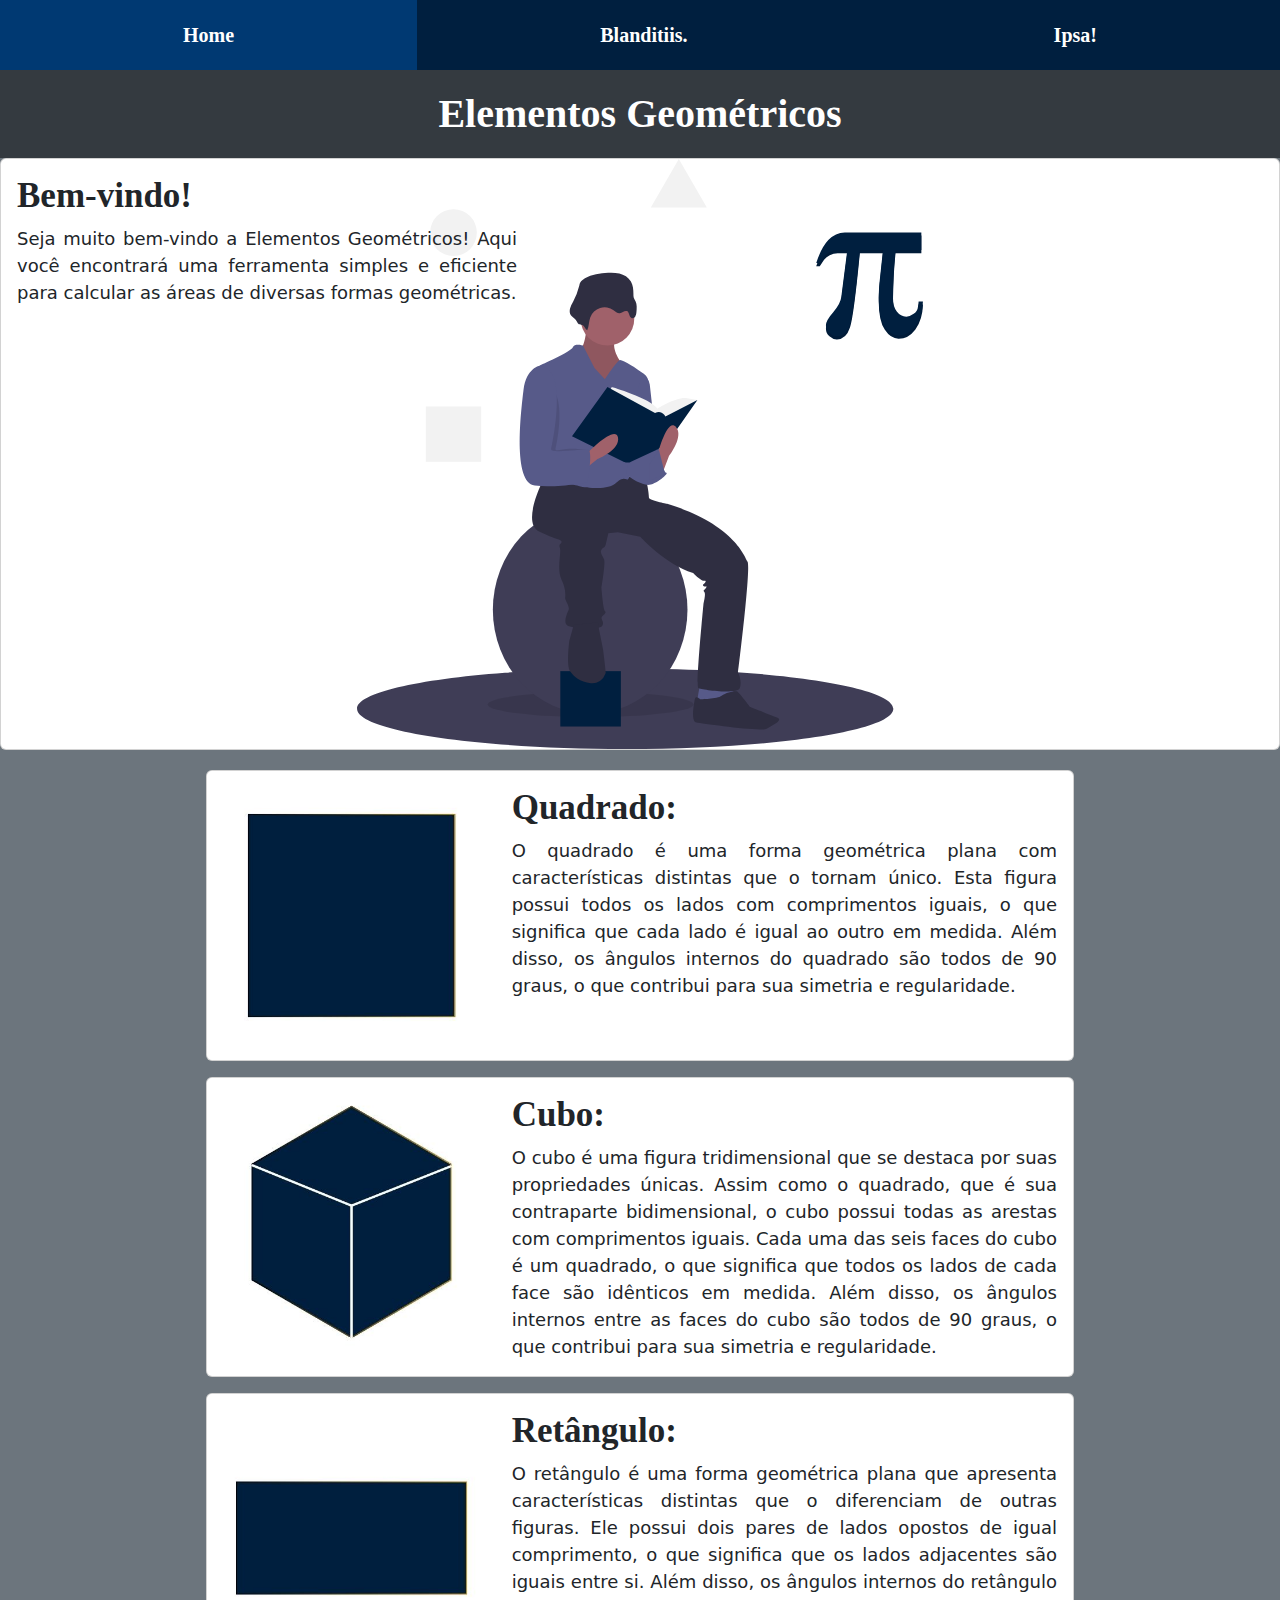
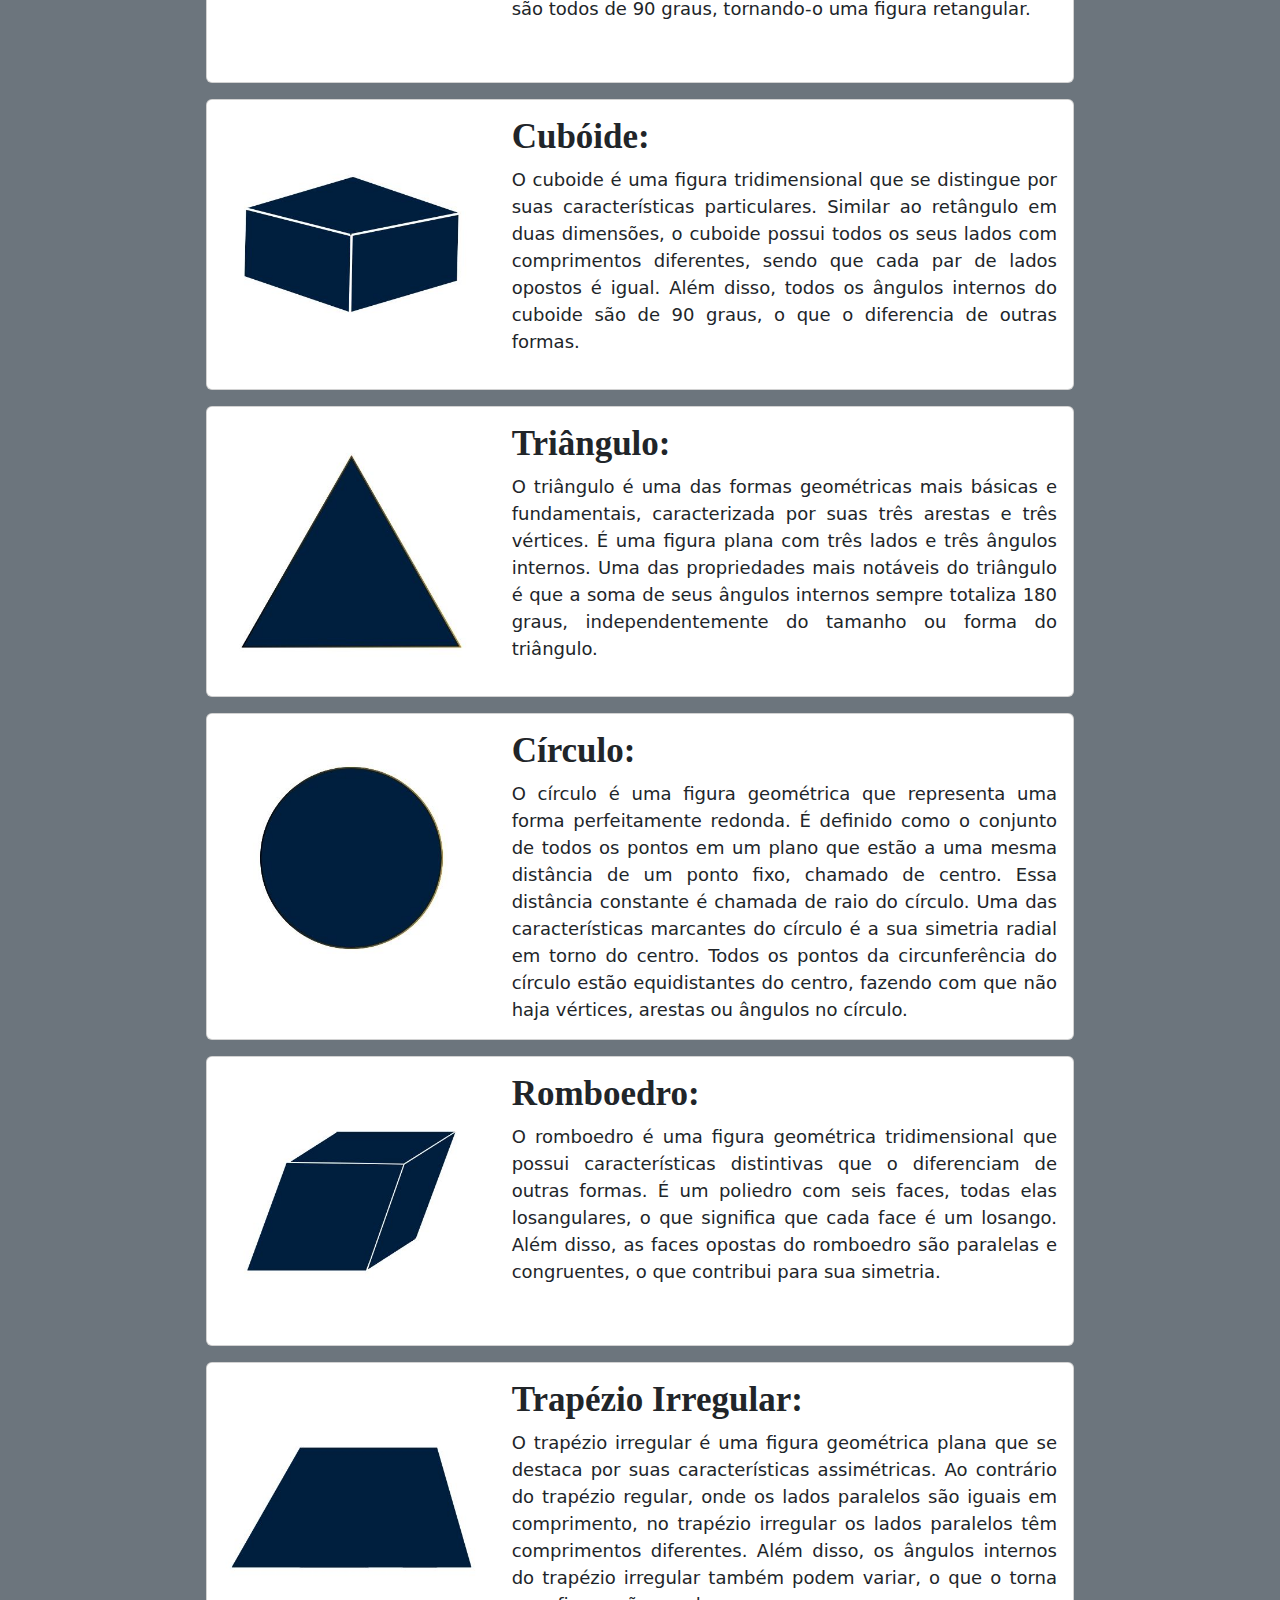
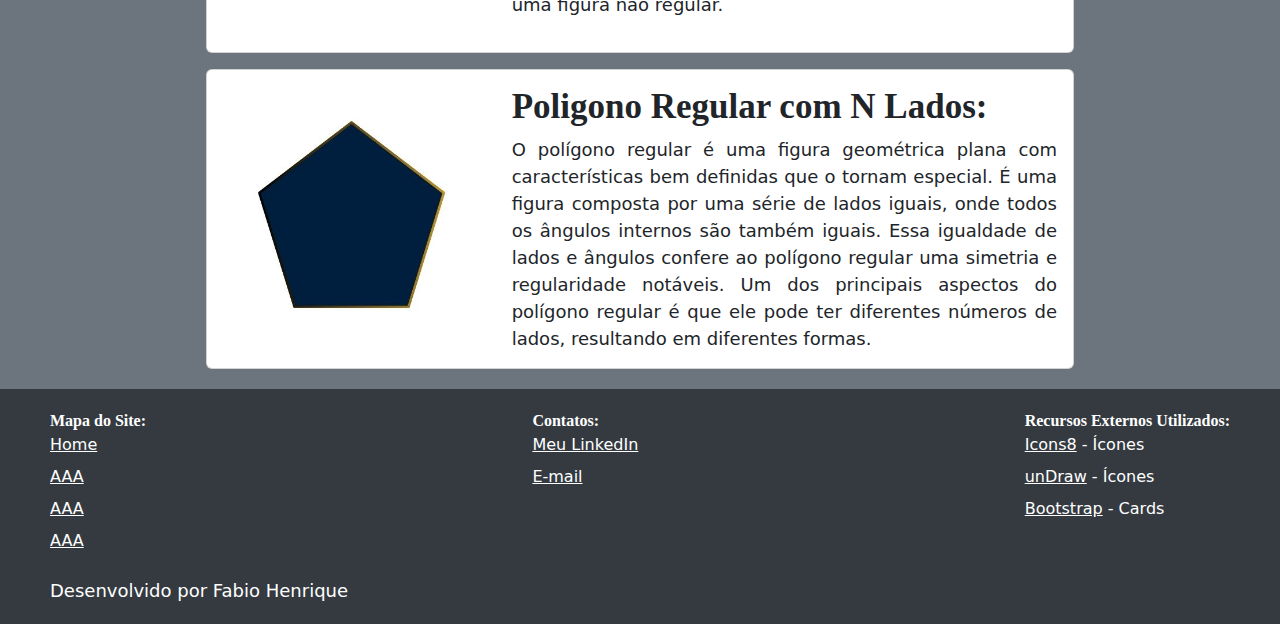
==== index.html @ f024db67 "Commit 1" ====
<!DOCTYPE html>
<html lang="pt-BR">

<head>
  <!--Meta Tags relacionadas ao SEO-->
  <meta charset="UTF-8">
  <meta name="viewport" content="width=device-width, initial-scale=1.0">
  <meta name="description"
    content="Uma ferramenta online para cálculos rápidos de áreas geométricas! Calcule a área do círculos, triângulos e etc de forma simples e intuitiva.">
  <meta name="keywords"
    content="Calculadora de Áreas, Geometria Plana, Geometria Espacial, Calculadora, Área do Círculo, Área do Triângulo, Área do Retângulo, Área do Quadrado, Fórmulas de Área, Matemática, Ferramenta de Cálculo, Fórmulas Matemáticas de Geometria">
  <meta name="author" content="Fabio Henrique">
  <meta name="revised" content="Saturday, April 6th, 2024, 5:15 am">
  <meta name="language" content="Portuguese">

  <link href="https://cdn.jsdelivr.net/npm/bootstrap@5.3.3/dist/css/bootstrap.min.css" rel="stylesheet">
  <link rel="stylesheet" href="estilos/index.css">
  <link rel="shortcut icon" href="imagens/icone.png" type="image/x-icon">
  <title>Elementos Geométricos</title>
</head>

<body> <!--Arrumar o nav, header e footer das outras páginas-->
  <nav>
    <ul>
      <a href="#">
        <li>Home</li>
      </a>
      <a href="#">
        <li>Blanditiis.</li> <!--Arrumar Isso--->
      </a>
      <a href="#">
        <li>Ipsa!</li> <!--Arrumar Isso--->
      </a>
    </ul>
  </nav>

  <header>
    <h1>Elementos Geométricos</h1>
  </header>

  <main>
    <div class="card text-bg" title="Seja Bem-Vindo!">
      <img src="imagens/fundo.svg" class="card-img" alt="Imagem de fundo: Homem sentado e lendo algo">
      <div class="card-img-overlay">
        <h2 class="card-title">Bem-vindo!</h2>
        <p class="card-text" style="max-width: 500px;">Seja muito bem-vindo a Elementos Geométricos! Aqui você encontrará uma ferramenta simples e eficiente para calcular as áreas de diversas formas geométricas.</p>
      </div>
    </div>

    <div class="sessoes">
      <section class="formas"> <!--Quadrado-->
        <a href="quadrado.html">
          <div class="card mb-3">
            <div class="row g-0">
              <div class="col-md-4">
                <img src="imagens/quadrado.jpg" class="img-fluid rounded-start" alt="Forma Geométrica: Quadrado" title=" Quadrado">
              </div>
              <div class="col-md-8">
                <div class="card-body">
                  <h2 class="card-title">Quadrado:</h2>
                  <p class="card-text">O quadrado é uma forma geométrica plana com características distintas que o tornam único. Esta figura possui todos os lados com comprimentos iguais, o que significa que cada lado é igual ao outro em medida. Além disso, os ângulos internos do quadrado são todos de 90 graus, o que contribui para sua simetria e regularidade.</p>
                </div>
              </div>
            </div>
          </div>
        </a>
      </section>

      <section class="formas"> <!--Cubo-->
        <a href="cubo.html">
          <div class="card mb-3">
            <div class="row g-0">
              <div class="col-md-4">
                <img src="imagens/cubo.jpg" class="img-fluid rounded-start" alt="Forma Geométrica: Cubo" title=" Cubo">
              </div>
              <div class="col-md-8">
                <div class="card-body">
                  <h2 class="card-title">Cubo:</h2>
                  <p class="card-text">O cubo é uma figura tridimensional que se destaca por suas propriedades únicas. Assim como o quadrado, que é sua contraparte bidimensional, o cubo possui todas as arestas com comprimentos iguais. Cada uma das seis faces do cubo é um quadrado, o que significa que todos os lados de cada face são idênticos em medida. Além disso, os ângulos internos entre as faces do cubo são todos de 90 graus, o que contribui para sua simetria e regularidade.</p>
                </div>
              </div>
            </div>
          </div>
        </a>
      </section>

      <section class="formas"> <!--Retangulo-->
        <a href="retangulo.html">
          <div class="card mb-3">
            <div class="row g-0">
              <div class="col-md-4">
                <img src="imagens/retangulo.jpg" class="img-fluid rounded-start" alt="Forma Geométrica: Retângulo" title=" Retângulo">
              </div>
              <div class="col-md-8">
                <div class="card-body">
                  <h2 class="card-title">Retângulo:</h2>
                  <p class="card-text">O retângulo é uma forma geométrica plana que apresenta características distintas que o diferenciam de outras figuras. Ele possui dois pares de lados opostos de igual comprimento, o que significa que os lados adjacentes são iguais entre si. Além disso, os ângulos internos do retângulo são todos de 90 graus, tornando-o uma figura retangular.</p>
                </div>
              </div>
            </div>
          </div>
        </a>
      </section>

      <section class="formas"> <!--Cuboide-->
        <a href="cuboide.html">
          <div class="card mb-3">
            <div class="row g-0">
              <div class="col-md-4">
                <img src="imagens/cuboide.jpg" class="img-fluid rounded-start" alt="Forma Geométrica: Cubóide" title=" Cubóide">
              </div>
              <div class="col-md-8">
                <div class="card-body">
                  <h2 class="card-title">Cubóide:</h2>
                  <p class="card-text">O cuboide é uma figura tridimensional que se distingue por suas características particulares. Similar ao retângulo em duas dimensões, o cuboide possui todos os seus lados com comprimentos diferentes, sendo que cada par de lados opostos é igual. Além disso, todos os ângulos internos do cuboide são de 90 graus, o que o diferencia de outras formas.</p>
                </div>
              </div>
            </div>
          </div>
        </a>
      </section>

      <section class="formas"> <!--Triangulo-->
        <a href="triangulo.html">
          <div class="card mb-3">
            <div class="row g-0">
              <div class="col-md-4">
                <img src="imagens/triangulo.jpg" class="img-fluid rounded-start" alt="Forma Geométrica: Triângulo" title=" Triângulo">
              </div>
              <div class="col-md-8">
                <div class="card-body">
                  <h2 class="card-title">Triângulo:</h2>
                  <p class="card-text">O triângulo é uma das formas geométricas mais básicas e fundamentais, caracterizada por suas três arestas e três vértices. É uma figura plana com três lados e três ângulos internos. Uma das propriedades mais notáveis do triângulo é que a soma de seus ângulos internos sempre totaliza 180 graus, independentemente do tamanho ou forma do triângulo.</p>
                </div>
              </div>
            </div>
          </div>
        </a>
      </section>

      <section class="formas"> <!--Circulo-->
        <a href="circulo.html">
          <div class="card mb-3">
            <div class="row g-0">
              <div class="col-md-4">
                <img src="imagens/circulo.jpg" class="img-fluid rounded-start" alt="Forma Geométrica: Círculo" title=" Círculo">
              </div>
              <div class="col-md-8">
                <div class="card-body">
                  <h2 class="card-title">Círculo:</h2>
                  <p class="card-text">O círculo é uma figura geométrica que representa uma forma perfeitamente redonda. É definido como o conjunto de todos os pontos em um plano que estão a uma mesma distância de um ponto fixo, chamado de centro. Essa distância constante é chamada de raio do círculo. Uma das características marcantes do círculo é a sua simetria radial em torno do centro. Todos os pontos da circunferência do círculo estão equidistantes do centro, fazendo com que não haja vértices, arestas ou ângulos no círculo.</p>
                </div>
              </div>
            </div>
          </div>
        </a>
      </section>

      <section class="formas"> <!--romboedro-->
        <a href="romboedro.html">
          <div class="card mb-3">
            <div class="row g-0">
              <div class="col-md-4">
                <img src="imagens/romboedro.jpg" class="img-fluid rounded-start" alt="Forma Geométrica: Romboedro" title=" Romboedro">
              </div>
              <div class="col-md-8">
                <div class="card-body">
                  <h2 class="card-title">Romboedro:</h2>
                  <p class="card-text">O romboedro é uma figura geométrica tridimensional que possui características distintivas que o diferenciam de outras formas. É um poliedro com seis faces, todas elas losangulares, o que significa que cada face é um losango. Além disso, as faces opostas do romboedro são paralelas e congruentes, o que contribui para sua simetria.</p>
                </div>
              </div>
            </div>
          </div>
        </a>
      </section>

      <section class="formas"> <!--trapezio-->
        <a href="trapezio.html">
          <div class="card mb-3">
            <div class="row g-0">
              <div class="col-md-4">
                <img src="imagens/trapezio.jpg" class="img-fluid rounded-start" alt="Forma Geométrica: Trapézio Irregular" title=" Trapézio Irregular">
              </div>
              <div class="col-md-8">
                <div class="card-body">
                  <h2 class="card-title">Trapézio Irregular:</h2>
                  <p class="card-text">O trapézio irregular é uma figura geométrica plana que se destaca por suas características assimétricas. Ao contrário do trapézio regular, onde os lados paralelos são iguais em comprimento, no trapézio irregular os lados paralelos têm comprimentos diferentes. Além disso, os ângulos internos do trapézio irregular também podem variar, o que o torna uma figura não regular.</p>
                </div>
              </div>
            </div>
          </div>
        </a>
      </section>

      <section class="formas"> <!--poligono-->
        <a href="poligono.html">
          <div class="card mb-3">
            <div class="row g-0">
              <div class="col-md-4">
                <img src="imagens/poligono.jpg" class="img-fluid rounded-start" alt="Forma Geométrica: Poligono Regular com N Lados" title="Pentágono">
              </div>
              <div class="col-md-8">
                <div class="card-body">
                  <h2 class="card-title">Poligono Regular com N Lados:</h2>
                  <p class="card-text">O polígono regular é uma figura geométrica plana com características bem definidas que o tornam especial. É uma figura composta por uma série de lados iguais, onde todos os ângulos internos são também iguais. Essa igualdade de lados e ângulos confere ao polígono regular uma simetria e regularidade notáveis. Um dos principais aspectos do polígono regular é que ele pode ter diferentes números de lados, resultando em diferentes formas.</p>
                </div>
              </div>
            </div>
          </div>
        </a>
      </section>
    </div>
  </main>

  <footer> <!--Rodape com mapa do site, contatos, agradecimentos e etc-->
    <div class="linksFooter">
      <dl>
        <dt><strong>Mapa do Site:</strong></dt>
        <dd><a href="#">Home</a></dd>
        <dd><a href="#">AAA</a></dd>
        <dd><a href="#">AAA</a></dd>
        <dd><a href="#">AAA</a></dd>
      </dl>
      <dl>
        <dt><strong>Contatos:</strong></dt>
        <dd><a href="https://www.linkedin.com/in/fabio-henrique-s-87a11619a/?originalSubdomain=br" target="_blank">Meu LinkedIn</a></dd>
        <dd><a href="mailTo: fabiosilva5210@gmail.com" target="_blank">E-mail</a></dd>
      </dl>
      <dl>
        <dt><strong>Recursos Externos Utilizados:</strong></dt>
        <dd><a href="https://icons8.com.br/icons"> Icons8</a> - Ícones</dd>
        <dd><a href="https://undraw.co/">unDraw</a> - Ícones</dd>
        <dd><a href="https://getbootstrap.com/">Bootstrap</a> - Cards</dd>
      </dl>
    </div>

    <p>Desenvolvido por Fabio Henrique</p>
  </footer>
</body>
</html>
---- estilos/index.css ----
@charset "UTF-8";

*{
    margin: 0;
    padding: 0;
}

:root{
    --azulmarinho: #001F3F;
    --cinzaescuro: #343A40;
    --cinzaclaro: #6C757D;
}

body{
    margin-top: 70px;
    background-color: var(--cinzaclaro);
}

nav{
    position: fixed;
    top: 0;
    z-index: 1000;
    width: 100%;
    background-color:var(--azulmarinho);
    font-family: Georgia, 'Times New Roman', Times, serif;
}nav ul{
    display: flex;
    margin: 0;
    padding-left: 0;
}nav ul a{
    flex-grow: 1;
    padding: 20px;
    text-align: center;
    list-style-type: none;
    text-decoration: none;
    font-size: 20px;
    font-weight: bold;
    color: white;
}nav ul :hover{
    transition: background-color 0.3s;
    background-color: #003972;
}

header h1 {
    background-color: var(--cinzaescuro);
    margin-bottom: 0;
    padding: 20px;
    text-align: center;
    font-size: 40px;
    font-family: Georgia, 'Times New Roman', Times, serif;
    font-weight: bolder;
    color: white;
}

main div img{
    width: 100%;
    height: 590px;
}.sessoes{
    margin: 20px;
}main div a, main div h2{
    max-width: 500px;
    text-decoration: none;
}.formas{
    max-width: 70%;
    margin: auto;
}.formas :hover{
    background-color: rgb(219, 219, 219);
    transition: 1.5s;
}

h2{
    font-family: Georgia, 'Times New Roman', Times, serif;
    font-size: 35px;
    font-weight: bold;
}p{
    margin-bottom: 0;
    text-align: justify;
    font-size: 18px;
}

footer{
    background-color: var(--cinzaescuro);
    color: white;
    padding: 20px 50px;
}.linksFooter{
    display: flex;
    justify-content: space-between;
}footer dt{
    font-family: Georgia, 'Times New Roman', Times, serif
}footer a{
    color: white;
}
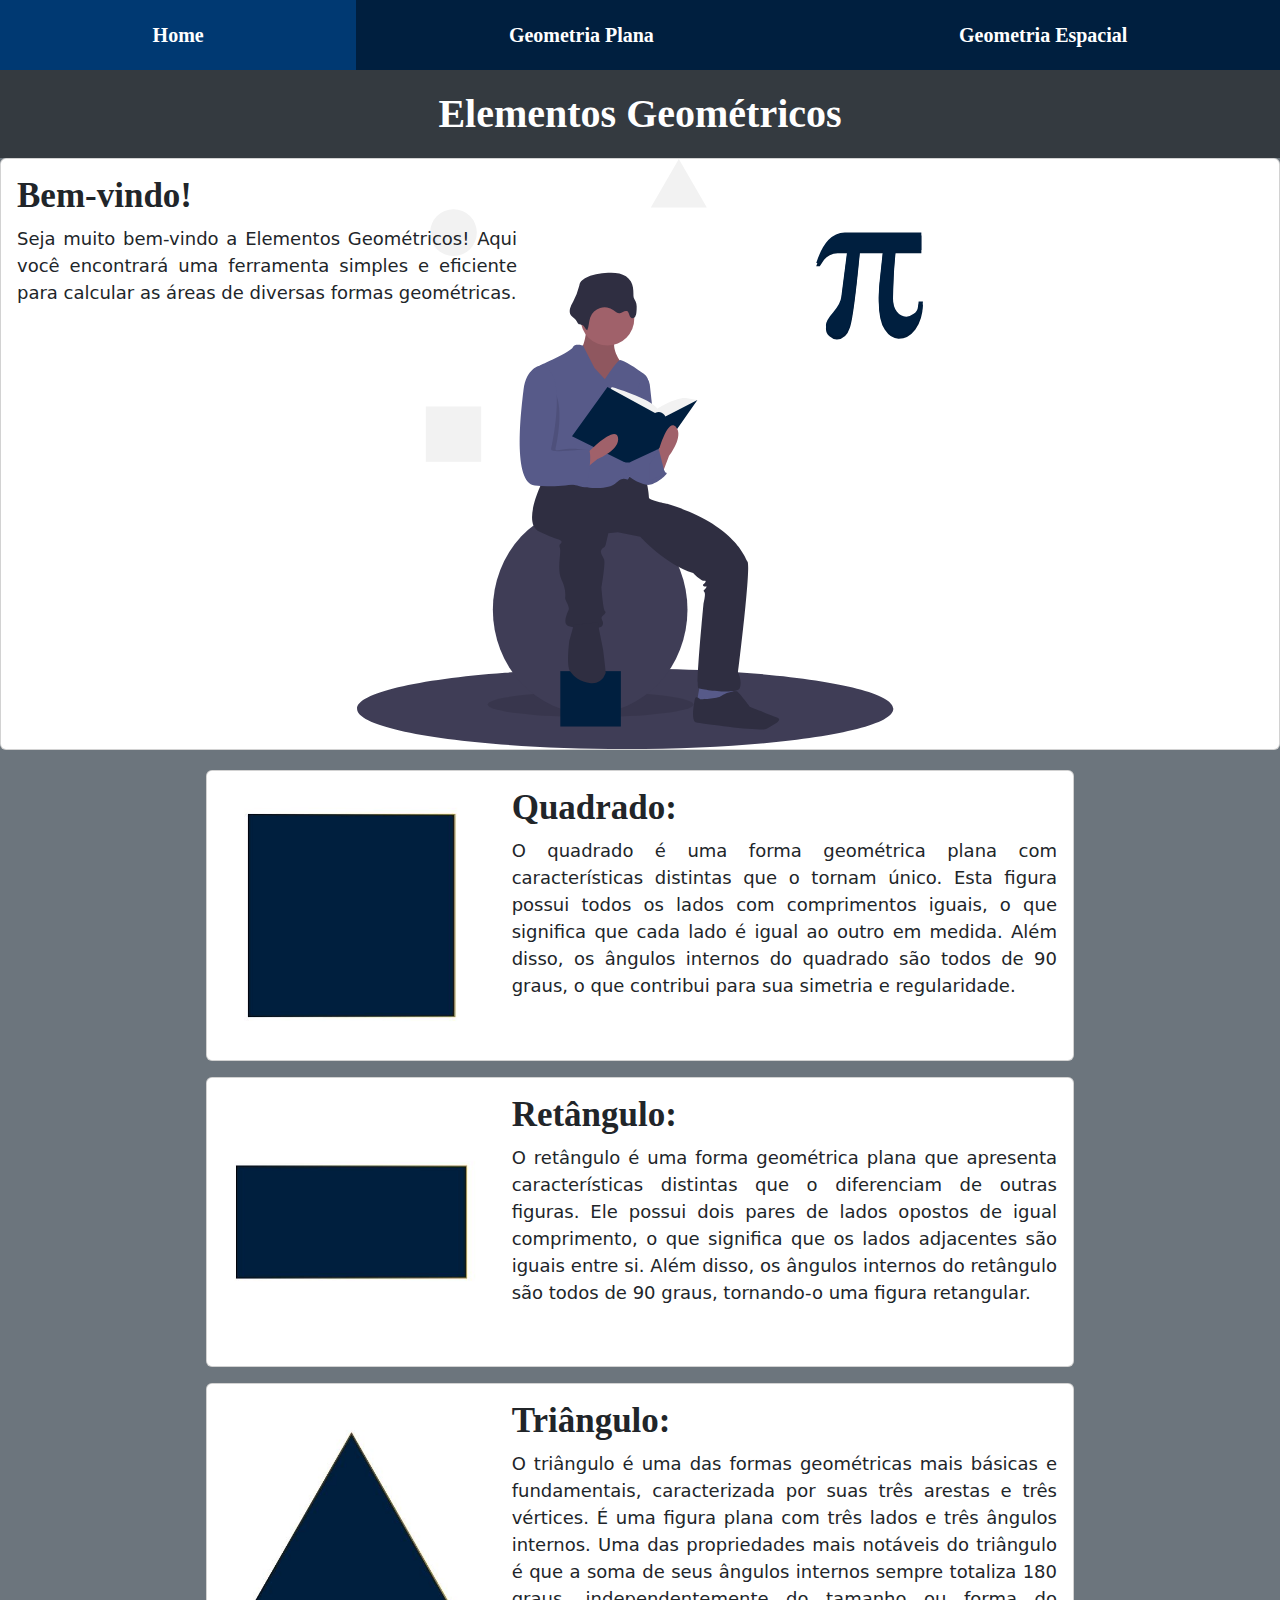
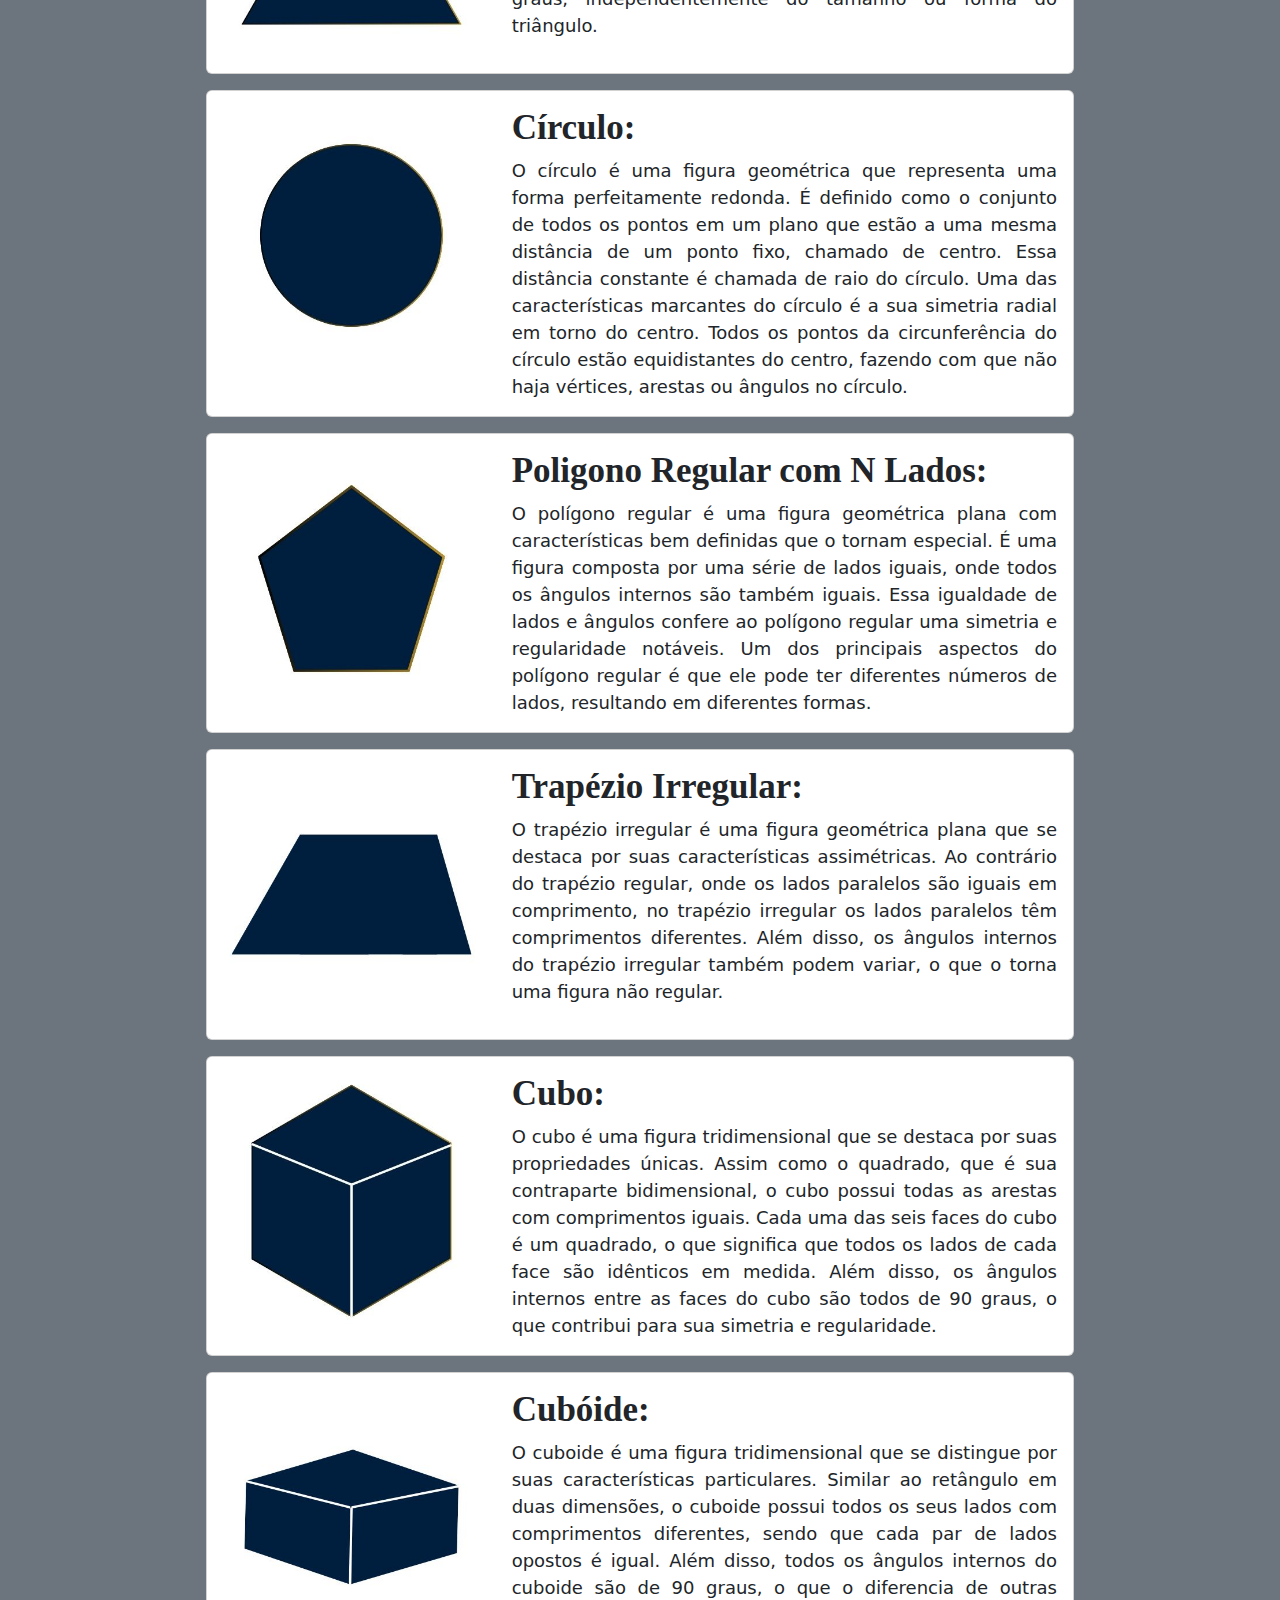
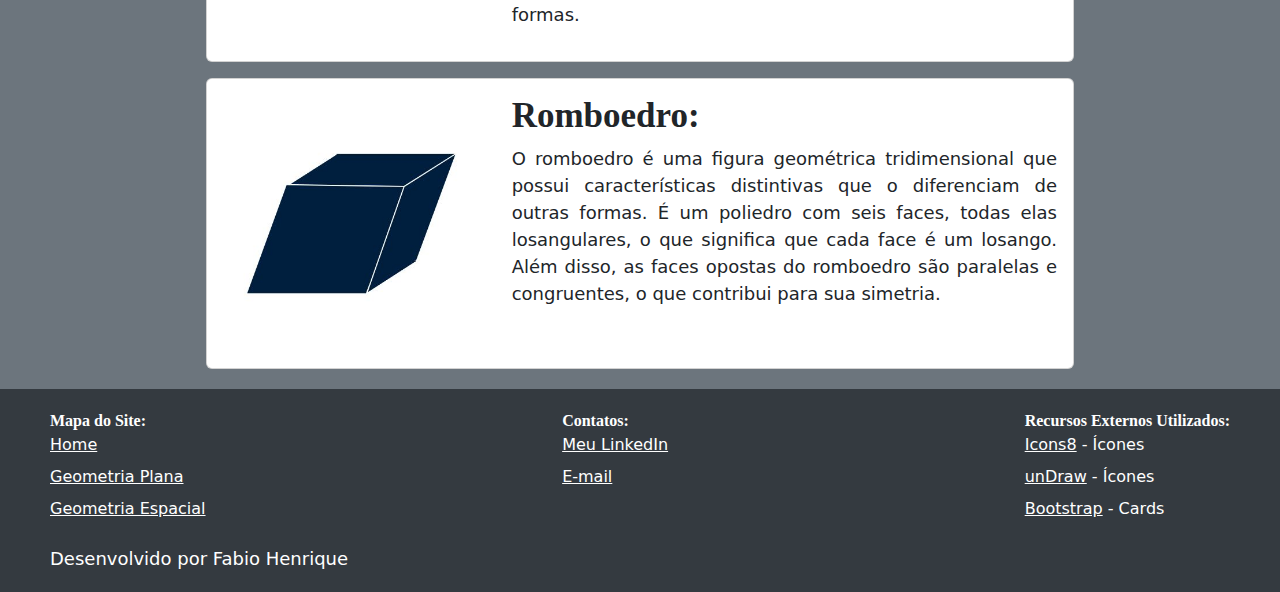
==== commit 10237910: "html css (quase) finalizado" ====
--- a/index.html
+++ b/index.html
@@ -25,11 +25,11 @@
       <a href="#">
         <li>Home</li>
       </a>
-      <a href="#">
-        <li>Blanditiis.</li> <!--Arrumar Isso--->
+      <a href="#geometriaPlana">
+        <li>Geometria Plana</li>
       </a>
-      <a href="#">
-        <li>Ipsa!</li> <!--Arrumar Isso--->
+      <a href="#geometriaEspacial">
+        <li>Geometria Espacial</li>
       </a>
     </ul>
   </nav>
@@ -47,7 +47,7 @@
       </div>
     </div>
 
-    <div class="sessoes">
+    <div class="sessoes" id="geometriaPlana">
       <section class="formas"> <!--Quadrado-->
         <a href="quadrado.html">
           <div class="card mb-3">
@@ -66,7 +66,97 @@
         </a>
       </section>
 
-      <section class="formas"> <!--Cubo-->
+      <section class="formas"> <!--Retangulo-->
+        <a href="retangulo.html">
+          <div class="card mb-3">
+            <div class="row g-0">
+              <div class="col-md-4">
+                <img src="imagens/retangulo.jpg" class="img-fluid rounded-start" alt="Forma Geométrica: Retângulo" title=" Retângulo">
+              </div>
+              <div class="col-md-8">
+                <div class="card-body">
+                  <h2 class="card-title">Retângulo:</h2>
+                  <p class="card-text">O retângulo é uma forma geométrica plana que apresenta características distintas que o diferenciam de outras figuras. Ele possui dois pares de lados opostos de igual comprimento, o que significa que os lados adjacentes são iguais entre si. Além disso, os ângulos internos do retângulo são todos de 90 graus, tornando-o uma figura retangular.</p>
+                </div>
+              </div>
+            </div>
+          </div>
+        </a>
+      </section>
+
+      <section class="formas"> <!--Triangulo-->
+        <a href="triangulo.html">
+          <div class="card mb-3">
+            <div class="row g-0">
+              <div class="col-md-4">
+                <img src="imagens/triangulo.jpg" class="img-fluid rounded-start" alt="Forma Geométrica: Triângulo" title=" Triângulo">
+              </div>
+              <div class="col-md-8">
+                <div class="card-body">
+                  <h2 class="card-title">Triângulo:</h2>
+                  <p class="card-text">O triângulo é uma das formas geométricas mais básicas e fundamentais, caracterizada por suas três arestas e três vértices. É uma figura plana com três lados e três ângulos internos. Uma das propriedades mais notáveis do triângulo é que a soma de seus ângulos internos sempre totaliza 180 graus, independentemente do tamanho ou forma do triângulo.</p>
+                </div>
+              </div>
+            </div>
+          </div>
+        </a>
+      </section>
+
+      <section class="formas"> <!--Circulo-->
+        <a href="circulo.html">
+          <div class="card mb-3">
+            <div class="row g-0">
+              <div class="col-md-4">
+                <img src="imagens/circulo.jpg" class="img-fluid rounded-start" alt="Forma Geométrica: Círculo" title=" Círculo">
+              </div>
+              <div class="col-md-8">
+                <div class="card-body">
+                  <h2 class="card-title">Círculo:</h2>
+                  <p class="card-text">O círculo é uma figura geométrica que representa uma forma perfeitamente redonda. É definido como o conjunto de todos os pontos em um plano que estão a uma mesma distância de um ponto fixo, chamado de centro. Essa distância constante é chamada de raio do círculo. Uma das características marcantes do círculo é a sua simetria radial em torno do centro. Todos os pontos da circunferência do círculo estão equidistantes do centro, fazendo com que não haja vértices, arestas ou ângulos no círculo.</p>
+                </div>
+              </div>
+            </div>
+          </div>
+        </a>
+      </section>
+
+      <section class="formas"> <!--poligono-->
+        <a href="poligono.html">
+          <div class="card mb-3">
+            <div class="row g-0">
+              <div class="col-md-4">
+                <img src="imagens/poligono.jpg" class="img-fluid rounded-start" alt="Forma Geométrica: Poligono Regular com N Lados" title="Pentágono">
+              </div>
+              <div class="col-md-8">
+                <div class="card-body">
+                  <h2 class="card-title">Poligono Regular com N Lados:</h2>
+                  <p class="card-text">O polígono regular é uma figura geométrica plana com características bem definidas que o tornam especial. É uma figura composta por uma série de lados iguais, onde todos os ângulos internos são também iguais. Essa igualdade de lados e ângulos confere ao polígono regular uma simetria e regularidade notáveis. Um dos principais aspectos do polígono regular é que ele pode ter diferentes números de lados, resultando em diferentes formas.</p>
+                </div>
+              </div>
+            </div>
+          </div>
+        </a>
+      </section>
+      
+      <section class="formas"> <!--trapezio-->
+        <a href="trapezio.html">
+          <div class="card mb-3">
+            <div class="row g-0">
+              <div class="col-md-4">
+                <img src="imagens/trapezio.jpg" class="img-fluid rounded-start" alt="Forma Geométrica: Trapézio Irregular" title=" Trapézio Irregular">
+              </div>
+              <div class="col-md-8">
+                <div class="card-body">
+                  <h2 class="card-title">Trapézio Irregular:</h2>
+                  <p class="card-text">O trapézio irregular é uma figura geométrica plana que se destaca por suas características assimétricas. Ao contrário do trapézio regular, onde os lados paralelos são iguais em comprimento, no trapézio irregular os lados paralelos têm comprimentos diferentes. Além disso, os ângulos internos do trapézio irregular também podem variar, o que o torna uma figura não regular.</p>
+                </div>
+              </div>
+            </div>
+          </div>
+        </a>
+      </section>
+
+      <section class="formas" id="geometriaEspacial"> <!--Cubo-->
         <a href="cubo.html">
           <div class="card mb-3">
             <div class="row g-0">
@@ -84,23 +174,6 @@
         </a>
       </section>
 
-      <section class="formas"> <!--Retangulo-->
-        <a href="retangulo.html">
-          <div class="card mb-3">
-            <div class="row g-0">
-              <div class="col-md-4">
-                <img src="imagens/retangulo.jpg" class="img-fluid rounded-start" alt="Forma Geométrica: Retângulo" title=" Retângulo">
-              </div>
-              <div class="col-md-8">
-                <div class="card-body">
-                  <h2 class="card-title">Retângulo:</h2>
-                  <p class="card-text">O retângulo é uma forma geométrica plana que apresenta características distintas que o diferenciam de outras figuras. Ele possui dois pares de lados opostos de igual comprimento, o que significa que os lados adjacentes são iguais entre si. Além disso, os ângulos internos do retângulo são todos de 90 graus, tornando-o uma figura retangular.</p>
-                </div>
-              </div>
-            </div>
-          </div>
-        </a>
-      </section>
 
       <section class="formas"> <!--Cuboide-->
         <a href="cuboide.html">
@@ -120,41 +193,7 @@
         </a>
       </section>
 
-      <section class="formas"> <!--Triangulo-->
-        <a href="triangulo.html">
-          <div class="card mb-3">
-            <div class="row g-0">
-              <div class="col-md-4">
-                <img src="imagens/triangulo.jpg" class="img-fluid rounded-start" alt="Forma Geométrica: Triângulo" title=" Triângulo">
-              </div>
-              <div class="col-md-8">
-                <div class="card-body">
-                  <h2 class="card-title">Triângulo:</h2>
-                  <p class="card-text">O triângulo é uma das formas geométricas mais básicas e fundamentais, caracterizada por suas três arestas e três vértices. É uma figura plana com três lados e três ângulos internos. Uma das propriedades mais notáveis do triângulo é que a soma de seus ângulos internos sempre totaliza 180 graus, independentemente do tamanho ou forma do triângulo.</p>
-                </div>
-              </div>
-            </div>
-          </div>
-        </a>
-      </section>
-
-      <section class="formas"> <!--Circulo-->
-        <a href="circulo.html">
-          <div class="card mb-3">
-            <div class="row g-0">
-              <div class="col-md-4">
-                <img src="imagens/circulo.jpg" class="img-fluid rounded-start" alt="Forma Geométrica: Círculo" title=" Círculo">
-              </div>
-              <div class="col-md-8">
-                <div class="card-body">
-                  <h2 class="card-title">Círculo:</h2>
-                  <p class="card-text">O círculo é uma figura geométrica que representa uma forma perfeitamente redonda. É definido como o conjunto de todos os pontos em um plano que estão a uma mesma distância de um ponto fixo, chamado de centro. Essa distância constante é chamada de raio do círculo. Uma das características marcantes do círculo é a sua simetria radial em torno do centro. Todos os pontos da circunferência do círculo estão equidistantes do centro, fazendo com que não haja vértices, arestas ou ângulos no círculo.</p>
-                </div>
-              </div>
-            </div>
-          </div>
-        </a>
-      </section>
+
 
       <section class="formas"> <!--romboedro-->
         <a href="romboedro.html">
@@ -174,41 +213,7 @@
         </a>
       </section>
 
-      <section class="formas"> <!--trapezio-->
-        <a href="trapezio.html">
-          <div class="card mb-3">
-            <div class="row g-0">
-              <div class="col-md-4">
-                <img src="imagens/trapezio.jpg" class="img-fluid rounded-start" alt="Forma Geométrica: Trapézio Irregular" title=" Trapézio Irregular">
-              </div>
-              <div class="col-md-8">
-                <div class="card-body">
-                  <h2 class="card-title">Trapézio Irregular:</h2>
-                  <p class="card-text">O trapézio irregular é uma figura geométrica plana que se destaca por suas características assimétricas. Ao contrário do trapézio regular, onde os lados paralelos são iguais em comprimento, no trapézio irregular os lados paralelos têm comprimentos diferentes. Além disso, os ângulos internos do trapézio irregular também podem variar, o que o torna uma figura não regular.</p>
-                </div>
-              </div>
-            </div>
-          </div>
-        </a>
-      </section>
-
-      <section class="formas"> <!--poligono-->
-        <a href="poligono.html">
-          <div class="card mb-3">
-            <div class="row g-0">
-              <div class="col-md-4">
-                <img src="imagens/poligono.jpg" class="img-fluid rounded-start" alt="Forma Geométrica: Poligono Regular com N Lados" title="Pentágono">
-              </div>
-              <div class="col-md-8">
-                <div class="card-body">
-                  <h2 class="card-title">Poligono Regular com N Lados:</h2>
-                  <p class="card-text">O polígono regular é uma figura geométrica plana com características bem definidas que o tornam especial. É uma figura composta por uma série de lados iguais, onde todos os ângulos internos são também iguais. Essa igualdade de lados e ângulos confere ao polígono regular uma simetria e regularidade notáveis. Um dos principais aspectos do polígono regular é que ele pode ter diferentes números de lados, resultando em diferentes formas.</p>
-                </div>
-              </div>
-            </div>
-          </div>
-        </a>
-      </section>
+
     </div>
   </main>
 
@@ -217,9 +222,8 @@
       <dl>
         <dt><strong>Mapa do Site:</strong></dt>
         <dd><a href="#">Home</a></dd>
-        <dd><a href="#">AAA</a></dd>
-        <dd><a href="#">AAA</a></dd>
-        <dd><a href="#">AAA</a></dd>
+        <dd><a href="#geometriaPlana">Geometria Plana</a></dd>
+        <dd><a href="#geometriaEspacial">Geometria Espacial</a></dd>
       </dl>
       <dl>
         <dt><strong>Contatos:</strong></dt>
--- a/estilos/index.css
+++ b/estilos/index.css
@@ -53,7 +53,6 @@
 }
 
 main div img{
-    width: 100%;
     height: 590px;
 }.sessoes{
     margin: 20px;
@@ -89,4 +88,4 @@
     font-family: Georgia, 'Times New Roman', Times, serif
 }footer a{
     color: white;
-}+}
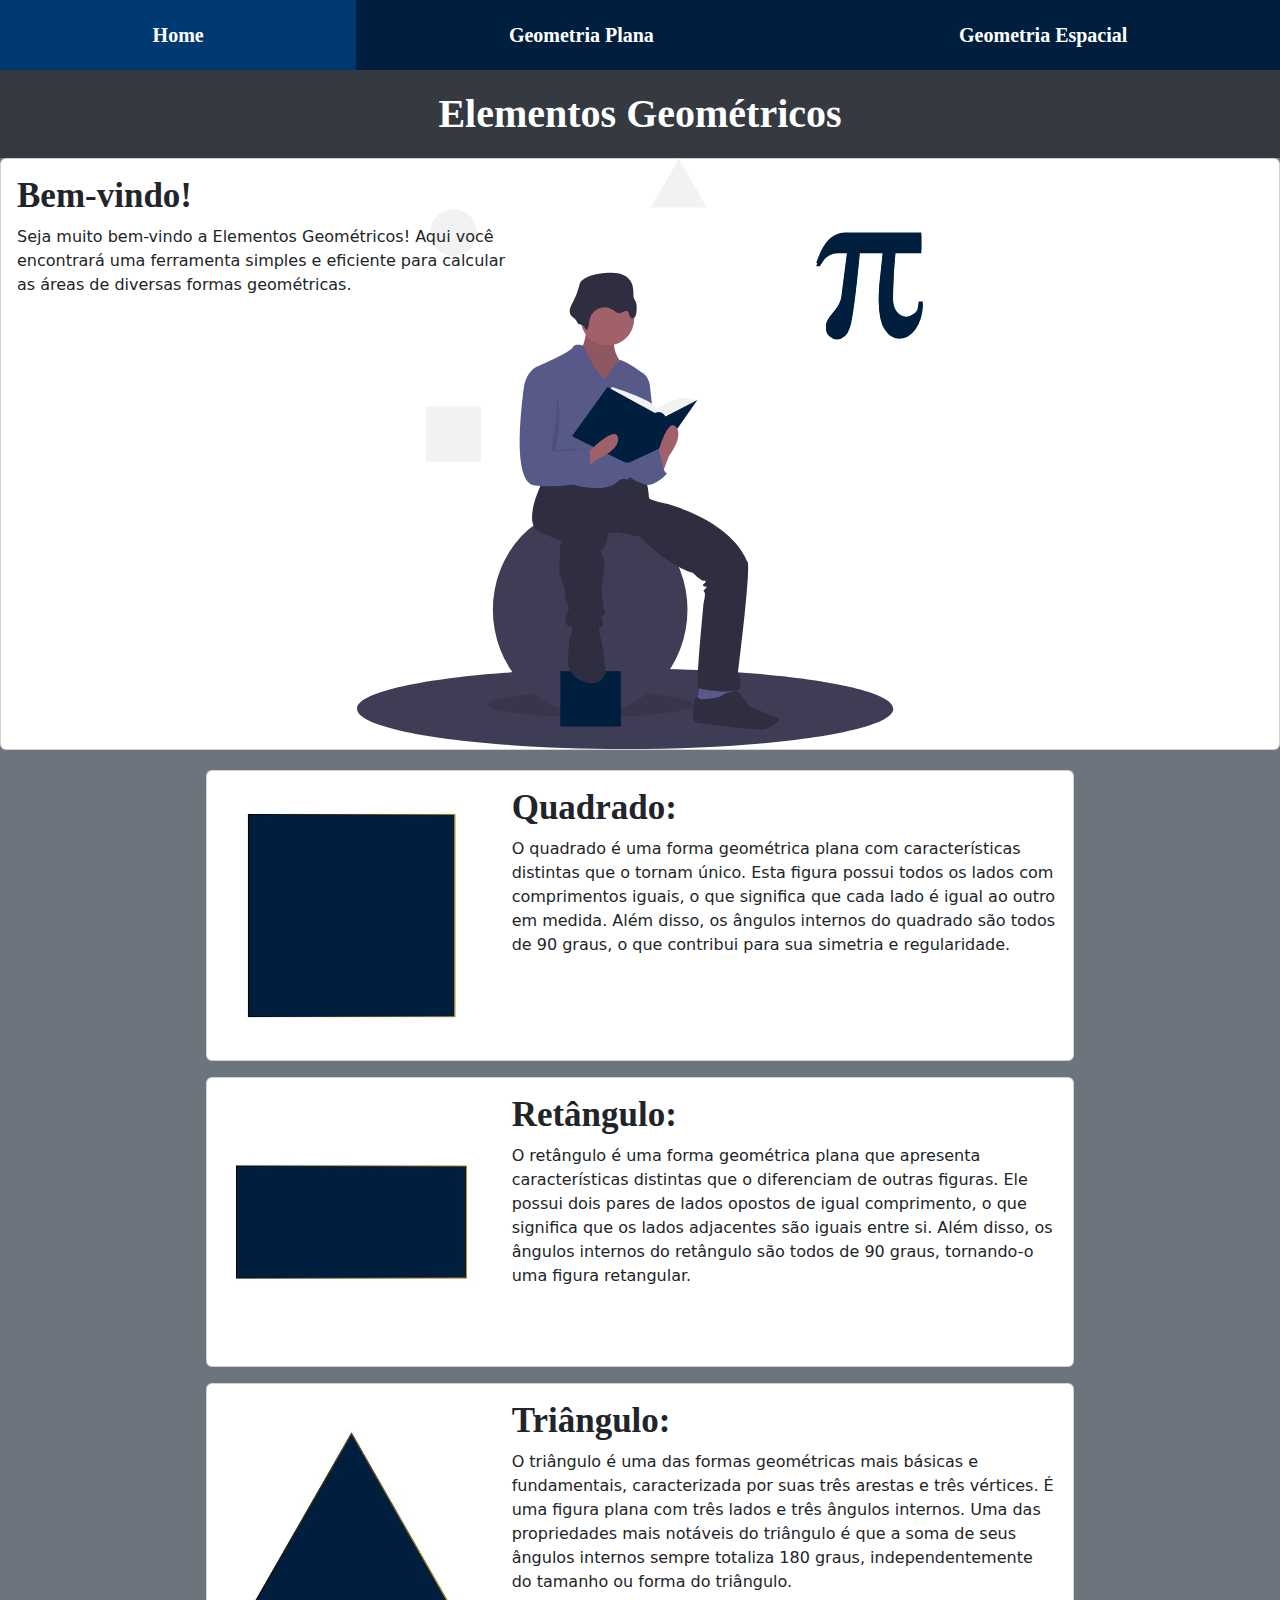
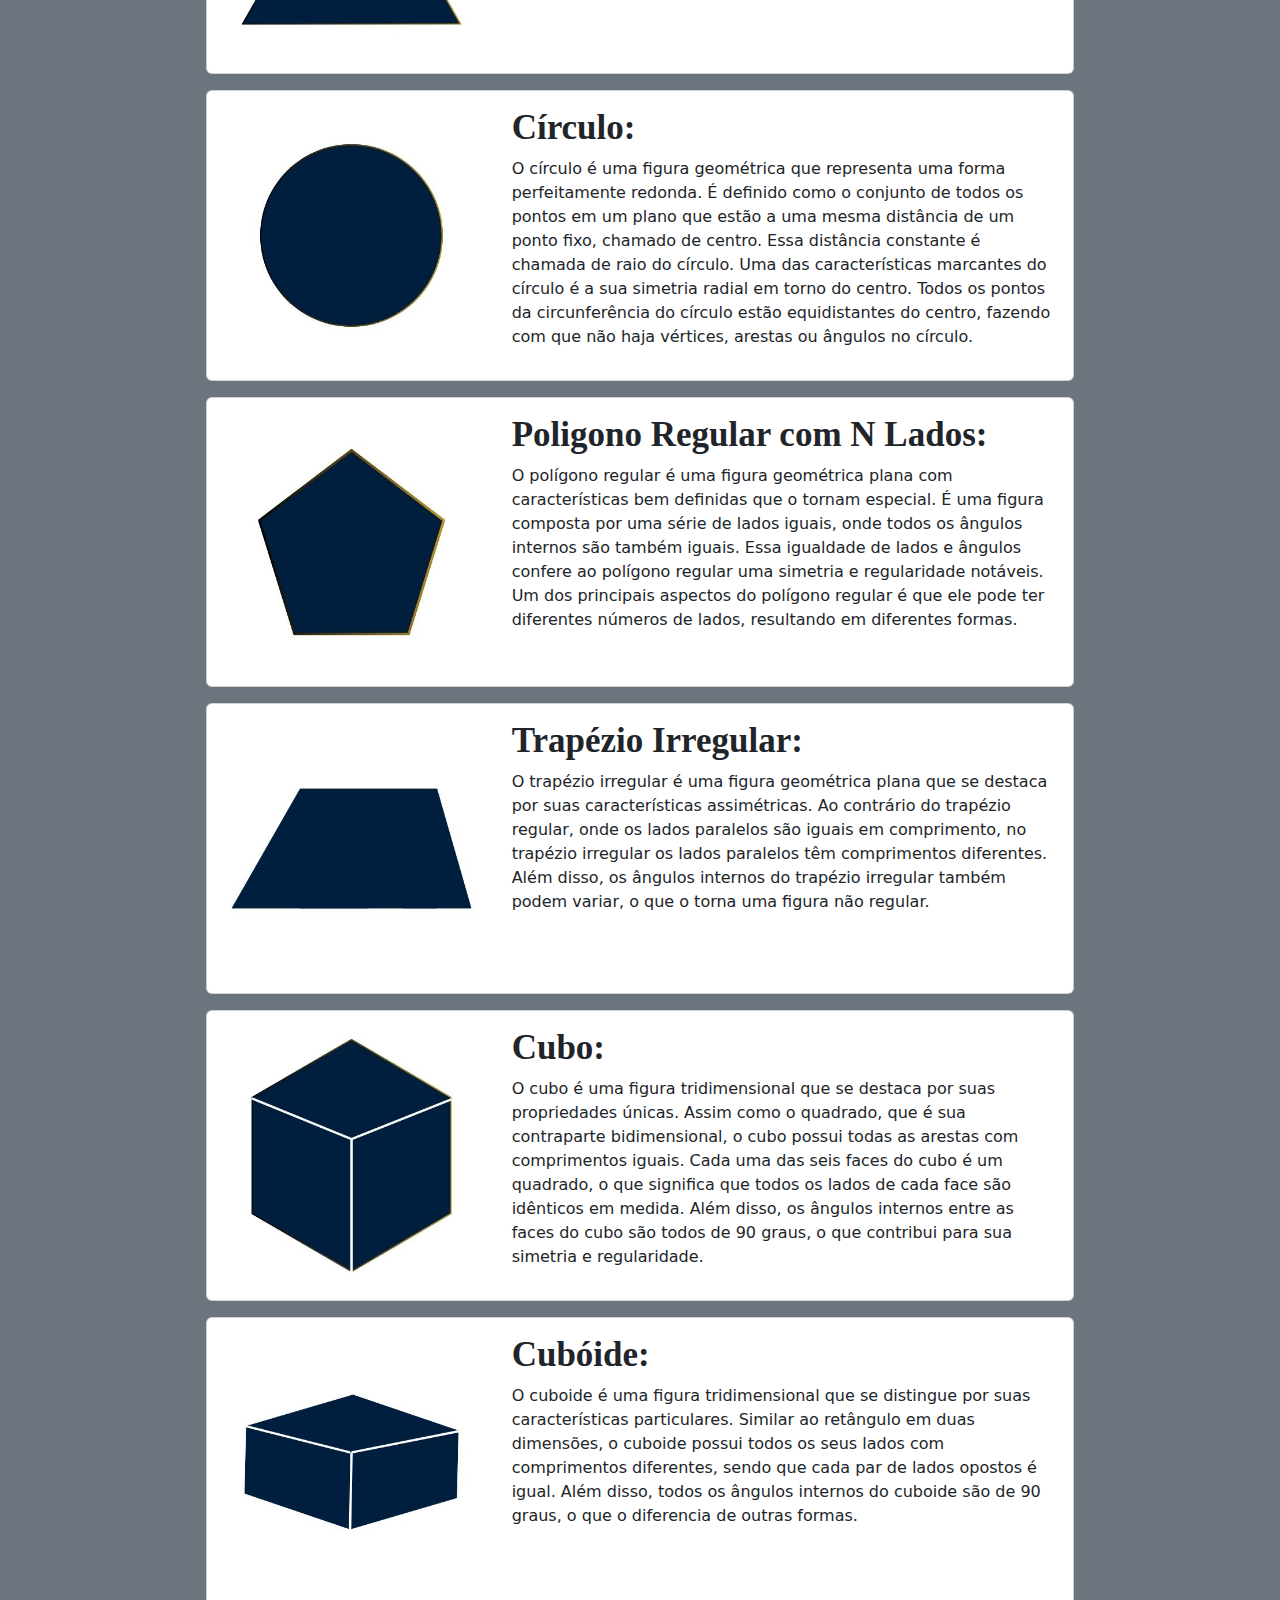
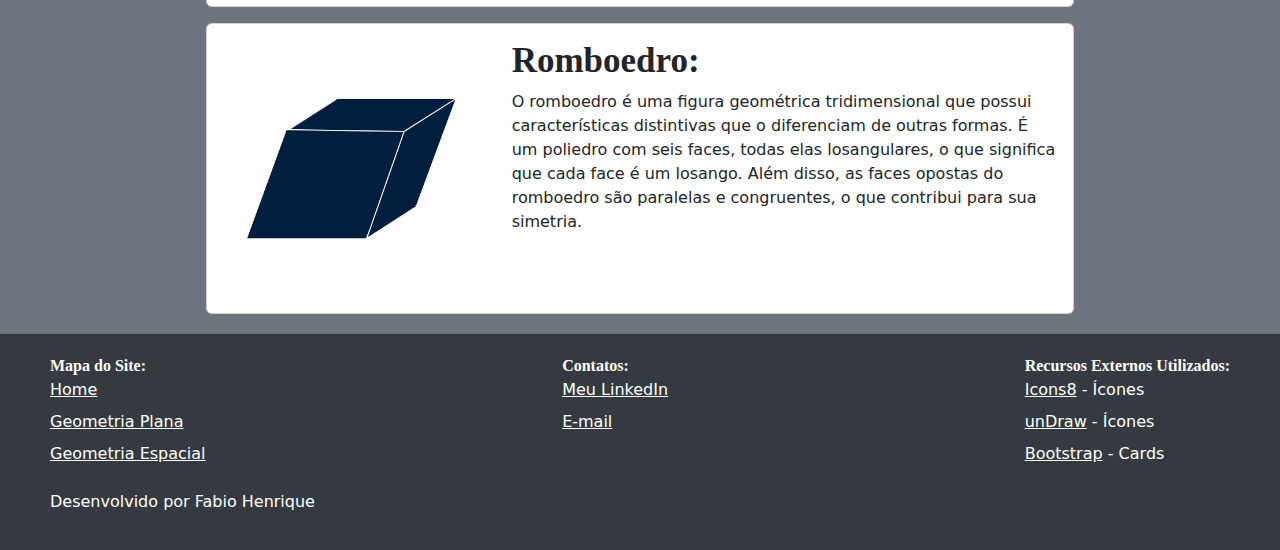
==== commit 69bffed2: "final" ====
--- a/index.html
+++ b/index.html
@@ -19,7 +19,7 @@
   <title>Elementos Geométricos</title>
 </head>
 
-<body> <!--Arrumar o nav, header e footer das outras páginas-->
+<body>
   <nav>
     <ul>
       <a href="#">
--- a/estilos/index.css
+++ b/estilos/index.css
@@ -71,10 +71,6 @@
     font-family: Georgia, 'Times New Roman', Times, serif;
     font-size: 35px;
     font-weight: bold;
-}p{
-    margin-bottom: 0;
-    text-align: justify;
-    font-size: 18px;
 }
 
 footer{
@@ -88,4 +84,4 @@
     font-family: Georgia, 'Times New Roman', Times, serif
 }footer a{
     color: white;
-}
+}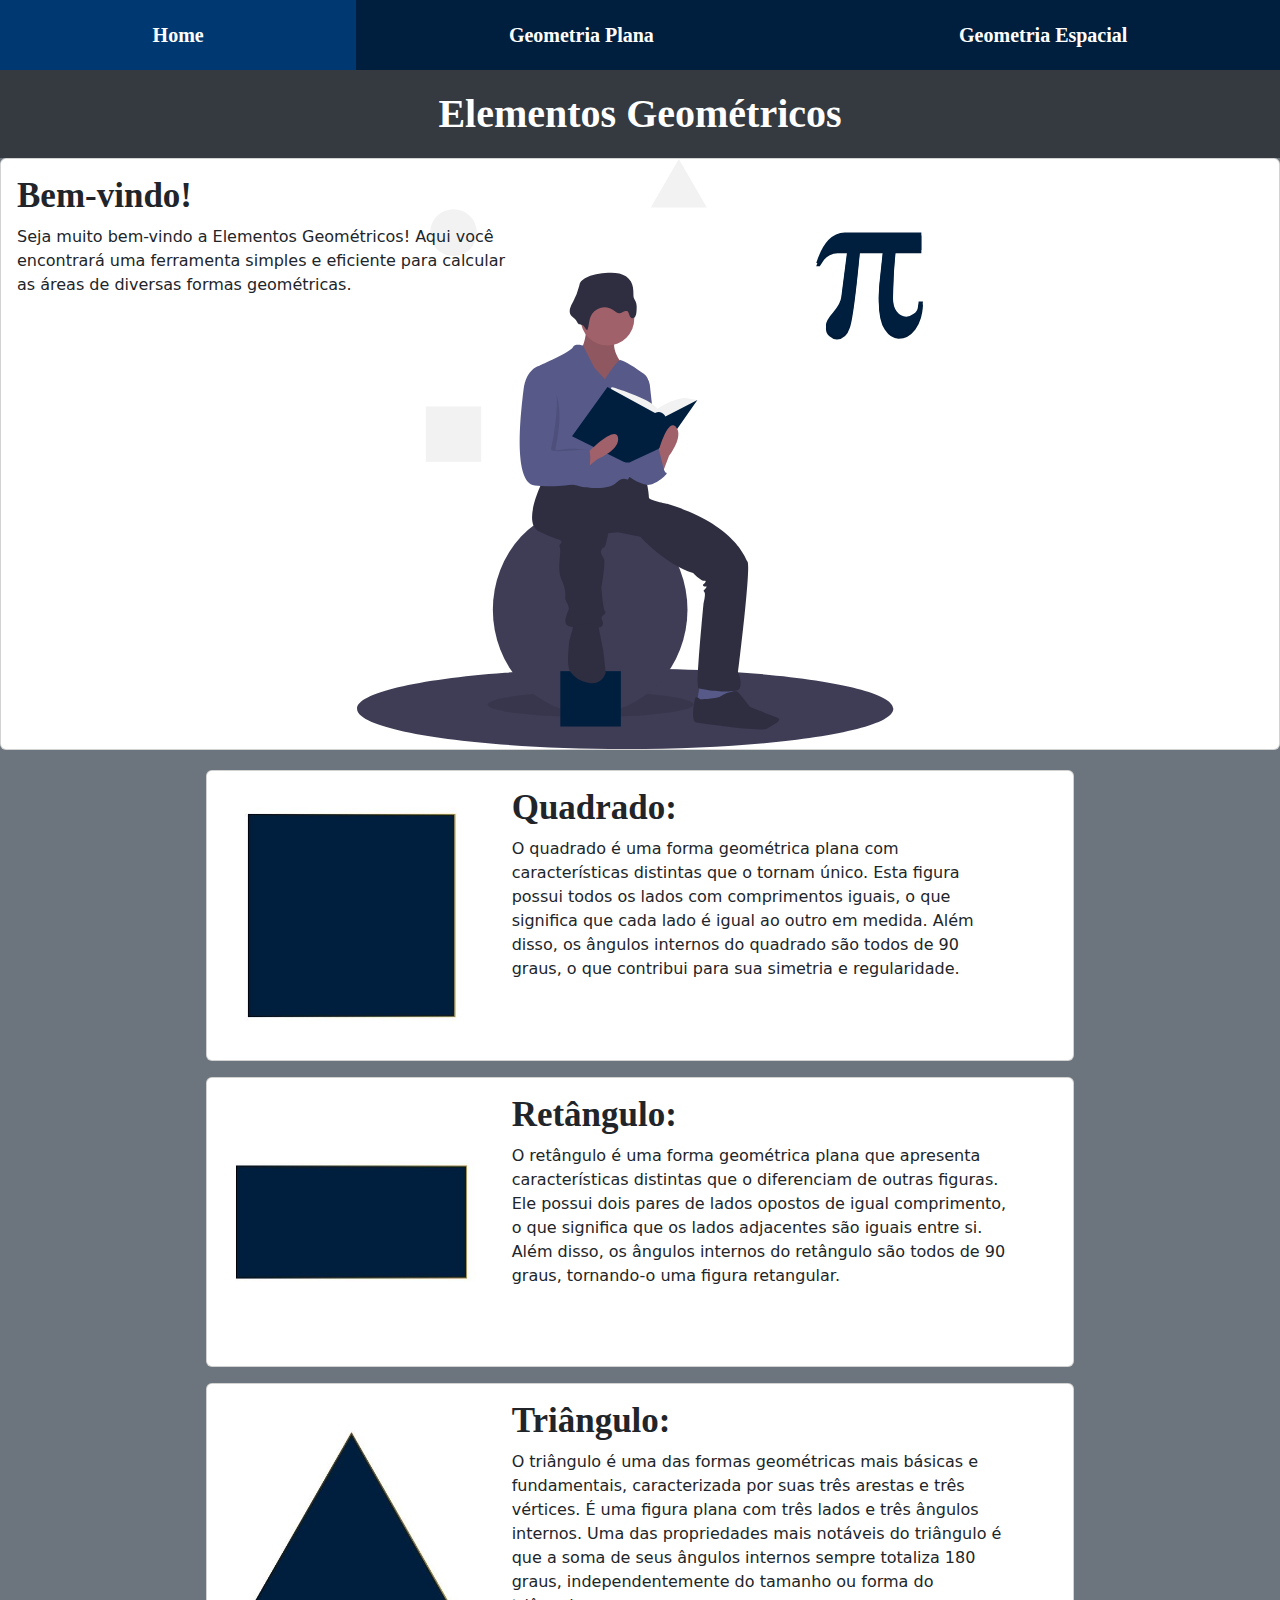
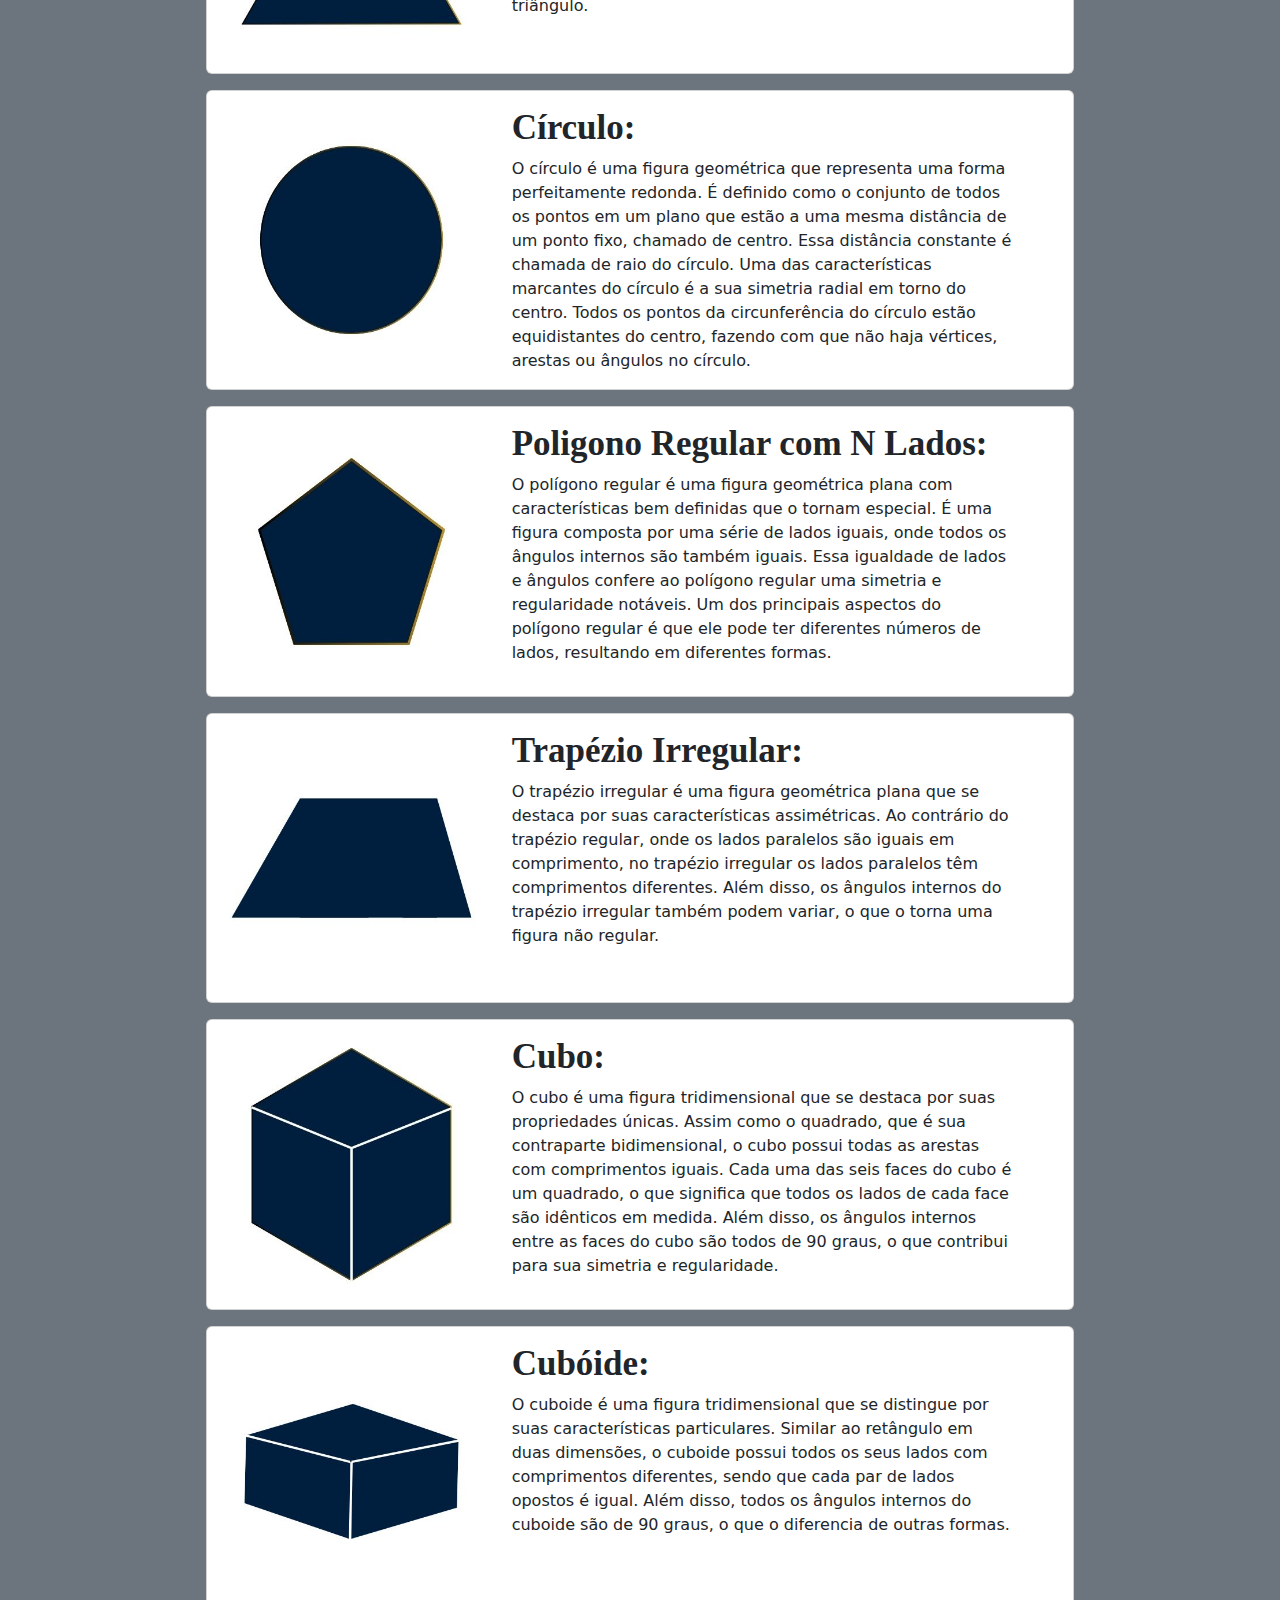
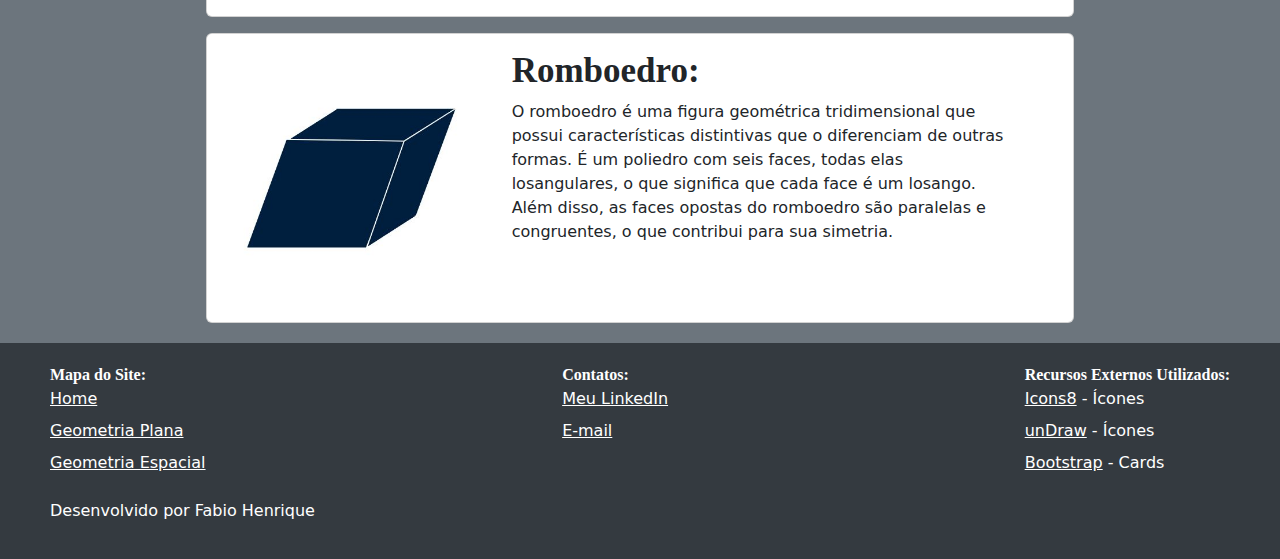
==== commit c332f5b6: "ajustes" ====
--- a/index.html
+++ b/index.html
@@ -43,7 +43,7 @@
       <img src="imagens/fundo.svg" class="card-img" alt="Imagem de fundo: Homem sentado e lendo algo">
       <div class="card-img-overlay">
         <h2 class="card-title">Bem-vindo!</h2>
-        <p class="card-text" style="max-width: 500px;">Seja muito bem-vindo a Elementos Geométricos! Aqui você encontrará uma ferramenta simples e eficiente para calcular as áreas de diversas formas geométricas.</p>
+        <p class="card-text">Seja muito bem-vindo a Elementos Geométricos! Aqui você encontrará uma ferramenta simples e eficiente para calcular as áreas de diversas formas geométricas.</p>
       </div>
     </div>
 
--- a/estilos/index.css
+++ b/estilos/index.css
@@ -56,7 +56,7 @@
     height: 590px;
 }.sessoes{
     margin: 20px;
-}main div a, main div h2{
+}main div a, main div p{
     max-width: 500px;
     text-decoration: none;
 }.formas{
@@ -64,7 +64,7 @@
     margin: auto;
 }.formas :hover{
     background-color: rgb(219, 219, 219);
-    transition: 1.5s;
+    transition: 1s;
 }
 
 h2{
@@ -81,7 +81,29 @@
     display: flex;
     justify-content: space-between;
 }footer dt{
-    font-family: Georgia, 'Times New Roman', Times, serif
+    font-family: Georgia, 'Times New Roman', Times, serif;
 }footer a{
     color: white;
+}
+
+@media (max-width: 572px){
+    body{
+        margin-top: 55px;
+    }nav ul a{
+        font-size: 18px;
+        padding: 15px;
+    }header h1{
+        font-size: 30px;
+    }
+}
+
+@media (max-width: 700px){
+    main div p{
+        max-width: 350px;
+    }
+}
+@media (max-width: 1285px){
+    main .sessoes img{
+        height: 100%;
+    }
 }